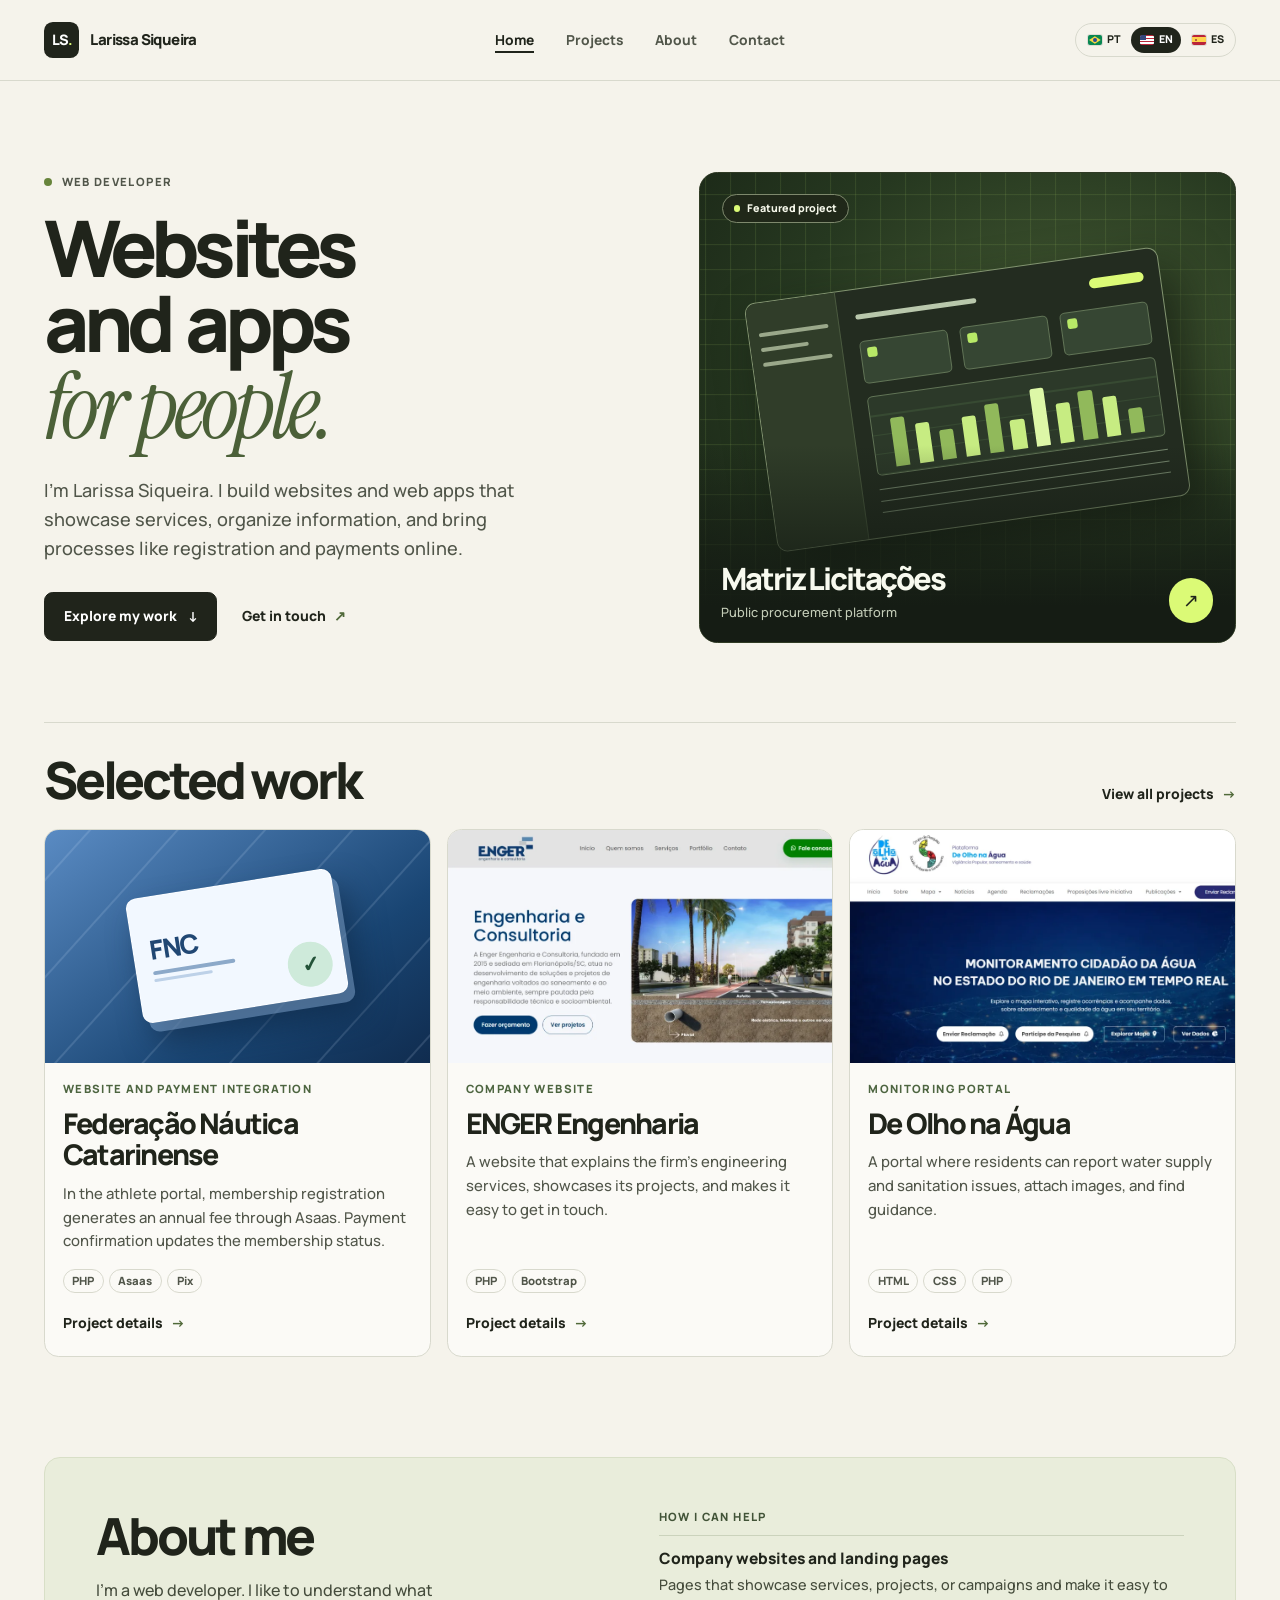
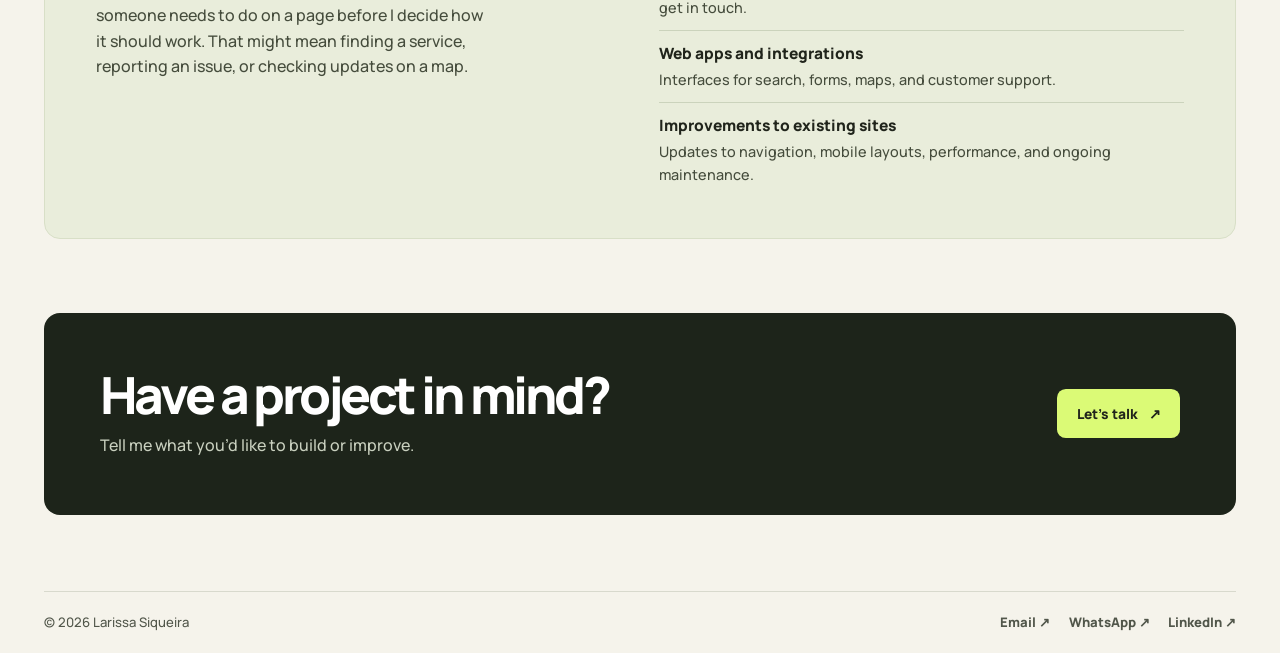
==== en/index.html @ 068fead7 "Atualiza portfólio e adiciona versões em inglês e espanhol" ====
<!doctype html>
<html lang="en">
<head>
  <meta charset="utf-8">
  <meta name="viewport" content="width=device-width, initial-scale=1">
  <meta name="google-site-verification" content="0zKNQRGImhDc21jaoIME84ivaAds6Zmp0TI___X3YVc">
  <meta name="description" content="Larissa Siqueira’s portfolio. Company websites, web applications, and integrations.">
  <meta name="theme-color" content="#f5f3eb">
  <title>Larissa Siqueira — Web Development</title>
  <link rel="alternate" hreflang="pt-BR" href="../index.html">
  <link rel="alternate" hreflang="en" href="../en/index.html">
  <link rel="alternate" hreflang="es" href="../es/index.html">
  <link rel="alternate" hreflang="x-default" href="../index.html">
  <link rel="icon" type="image/png" sizes="64x64" href="../assets/img/favicon.png">
  <link rel="preconnect" href="https://fonts.googleapis.com">
  <link rel="preconnect" href="https://fonts.gstatic.com" crossorigin>
  <link rel="stylesheet" href="https://fonts.googleapis.com/css2?family=Instrument+Serif:ital@1&amp;family=Manrope:wght@400..800&amp;display=swap">
  <link rel="stylesheet" href="../assets/css/main.css">
  <script src="../assets/js/script.js" defer></script>
</head>
<body>
  <a class="skip-link" href="#conteudo">Skip to content</a>
  <header class="site-header">
    <div class="topbar wrap">
      <a class="brand" href="index.html"><span class="brand-mark" aria-hidden="true">LS<span>.</span></span> Larissa Siqueira</a>
      <nav class="main-nav" aria-label="Main navigation">
        <a href="index.html" aria-current="page">Home</a>
        <a href="projetos.html">Projects</a>
        <a href="index.html#sobre">About</a>
        <a href="contato.html">Contact</a>
      </nav>
      <nav class="languages" aria-label="Site language">
        <a href="../index.html" hreflang="pt-BR" lang="pt-BR" aria-label="Português (Brasil)" title="Português (Brasil)"><span class="flag flag--pt" aria-hidden="true"></span><span aria-hidden="true">PT</span></a>
        <a href="../en/index.html" hreflang="en" lang="en" aria-label="English" title="English" aria-current="true"><span class="flag flag--en" aria-hidden="true"></span><span aria-hidden="true">EN</span></a>
        <a href="../es/index.html" hreflang="es" lang="es" aria-label="Español" title="Español"><span class="flag flag--es" aria-hidden="true"></span><span aria-hidden="true">ES</span></a>
      </nav>
    </div>
  </header>
  <main id="conteudo" tabindex="-1" class="page page--home">
  <section class="hero wrap" id="inicio">
    <div class="hero-copy">
      <p class="eyebrow role"><span aria-hidden="true"></span>Web developer</p>
      <h1>Websites and apps <em>for people.</em></h1>
      <p class="hero-intro">I’m Larissa Siqueira. I build websites and web apps that showcase services, organize information, and bring processes like registration and payments online.</p>
      <div class="hero-actions">
        <a class="button" href="#projetos">Explore my work <span aria-hidden="true">↓</span></a>
        <a class="text-link" href="contato.html">Get in touch <span aria-hidden="true">↗</span></a>
      </div>
    </div>
    <a class="hero-feature" href="projetos.html#matriz" aria-label="Explore the project · Matriz Licitações">
      <span class="feature-label"><span aria-hidden="true"></span>Featured project</span>
      <div class="project-image project-image--matriz" aria-hidden="true">
        <div class="matrix-window">
          <div class="matrix-side"><i></i><i></i><i></i><i></i></div>
          <div class="matrix-content">
            <div class="matrix-top"><i></i><i></i></div>
            <div class="matrix-tiles"><i></i><i></i><i></i></div>
            <div class="matrix-chart"><i></i><i></i><i></i><i></i><i></i><i></i><i></i><i></i><i></i><i></i><i></i></div>
            <div class="matrix-table"><i></i><i></i><i></i></div>
          </div>
        </div>
      </div>
      <span class="feature-caption">
        <span><span class="feature-name">Matriz Licitações</span><span class="feature-category">Public procurement platform</span></span>
        <span class="feature-arrow" aria-hidden="true">↗</span>
      </span>
    </a>
  </section>
  <section class="work-section wrap" id="projetos" aria-labelledby="work-title">
    <div class="section-heading">
      <h2 id="work-title">Selected work</h2>
      <a class="text-link" href="projetos.html">View all projects <span aria-hidden="true">→</span></a>
    </div>
    <div class="project-grid project-grid--home">
    <article id="fnc" class="project-card">
      <div class="project-image project-image--fnc" aria-hidden="true">
        <div class="payment-art"><span class="payment-mark">FNC</span><i></i><i></i><span class="payment-check">✓</span></div>
      </div>
      <div class="project-card-body">
        <p class="eyebrow">Website and payment integration</p>
        <h3>Federação Náutica Catarinense</h3>
        <p>In the athlete portal, membership registration generates an annual fee through Asaas. Payment confirmation updates the membership status.</p>
        <ul class="tags"><li>PHP</li><li>Asaas</li><li>Pix</li></ul>
        <a class="text-link" href="projetos.html#fnc">Project details <span aria-hidden="true">→</span><span class="sr-only"> · Federação Náutica Catarinense</span></a>
      </div>
    </article>
    <article id="enger" class="project-card">
      <div class="project-image project-image--enger">
        <img src="../assets/img/enger.webp" alt="" width="1100" height="552" loading="lazy" decoding="async">
      </div>
      <div class="project-card-body">
        <p class="eyebrow">Company website</p>
        <h3>ENGER Engenharia</h3>
        <p>A website that explains the firm’s engineering services, showcases its projects, and makes it easy to get in touch.</p>
        <ul class="tags"><li>PHP</li><li>Bootstrap</li></ul>
        <a class="text-link" href="projetos.html#enger">Project details <span aria-hidden="true">→</span><span class="sr-only"> · ENGER Engenharia</span></a>
      </div>
    </article>
    <article id="de-olho-na-agua" class="project-card">
      <div class="project-image project-image--de-olho-na-agua">
        <img src="../assets/img/de-olho-na-agua.webp" alt="" width="1100" height="541" loading="lazy" decoding="async">
      </div>
      <div class="project-card-body">
        <p class="eyebrow">Monitoring portal</p>
        <h3>De Olho na Água</h3>
        <p>A portal where residents can report water supply and sanitation issues, attach images, and find guidance.</p>
        <ul class="tags"><li>HTML</li><li>CSS</li><li>PHP</li></ul>
        <a class="text-link" href="projetos.html#de-olho-na-agua">Project details <span aria-hidden="true">→</span><span class="sr-only"> · De Olho na Água</span></a>
      </div>
    </article>
    </div>
  </section>
  <section class="about wrap" id="sobre" aria-labelledby="about-title">
    <div class="about-intro">
      <h2 id="about-title">About me</h2>
      <p>I’m a web developer. I like to understand what someone needs to do on a page before I decide how it should work. That might mean finding a service, reporting an issue, or checking updates on a map.</p>
    </div>
    <div id="servicos" class="services">
      <h3 class="eyebrow">How I can help</h3>
      <ul><li><h4>Company websites and landing pages</h4><p>Pages that showcase services, projects, or campaigns and make it easy to get in touch.</p></li><li><h4>Web apps and integrations</h4><p>Interfaces for search, forms, maps, and customer support.</p></li><li><h4>Improvements to existing sites</h4><p>Updates to navigation, mobile layouts, performance, and ongoing maintenance.</p></li></ul>
    </div>
  </section>
  <section class="callout wrap">
    <div><h2>Have a project in mind?</h2><p>Tell me what you’d like to build or improve.</p></div>
    <a class="button button--lime" href="contato.html">Let’s talk <span aria-hidden="true">↗</span></a>
  </section>
  </main>
  <footer class="site-footer wrap">
    <p>© 2026 Larissa Siqueira</p>
    <div class="footer-links">
      <a href="mailto:larissasiqueira38@gmail.com">Email <span aria-hidden="true">↗</span></a>
      <a href="https://wa.me/5548984243166?text=Hi%20Larissa!%20I%20saw%20your%20portfolio%20and%20would%20like%20to%20talk%20about%20a%20project." target="_blank" rel="noopener noreferrer">WhatsApp <span aria-hidden="true">↗</span></a>
      <a href="https://linkedin.com/in/larissa-siqueiraa/" target="_blank" rel="noopener noreferrer">LinkedIn <span aria-hidden="true">↗</span></a>
    </div>
  </footer>
</body>
</html>
---- assets/css/main.css ----
:root {
  color-scheme: light;
  --paper: #f5f3eb;
  --panel: #fbfaf6;
  --ink: #20241b;
  --muted: #51564a;
  --line: #d8d9cd;
  --lime: #dbfa76;
  --dark: #1d241a;
  --body-font: 'Manrope', 'Segoe UI', sans-serif;
  --accent-font: 'Instrument Serif', Georgia, serif;
}

*, *::before, *::after { box-sizing: border-box; }
html { scroll-behavior: smooth; }
body { margin: 0; background: var(--paper); color: var(--ink); font: 500 1rem/1.6 var(--body-font); }
a { color: inherit; text-decoration: none; }
button, input, textarea { font: inherit; }
img { display: block; max-width: 100%; }
h1, h2, h3, h4, p { margin: 0; }
:focus-visible { outline: 2px solid #496020; outline-offset: 4px; }
[id] { scroll-margin-top: 1.5rem; }

.wrap { width: min(100% - 5.5rem, 76rem); margin-inline: auto; }
.sr-only, .skip-link:not(:focus) {
  position: absolute; width: 1px; height: 1px; padding: 0; overflow: hidden; clip-path: inset(50%); white-space: nowrap;
}
.skip-link:focus { position: fixed; z-index: 2; top: 1rem; left: 1rem; padding: .6rem 1rem; background: var(--paper); }

.site-header { border-bottom: 1px solid var(--line); }
.topbar { min-height: 5rem; display: grid; grid-template-columns: 1fr auto 1fr; align-items: center; gap: 1.5rem; }
.brand { justify-self: start; display: inline-flex; align-items: center; gap: .7rem; font-size: .94rem; font-weight: 800; white-space: nowrap; letter-spacing: -.04em; }
.brand-mark { display: grid; grid-auto-flow: column; place-content: center; width: 2.2rem; aspect-ratio: 1; border-radius: .55rem; background: var(--ink); color: white; font-size: .9rem; letter-spacing: -.08em; }
.brand-mark span { color: var(--lime); }
.main-nav { display: flex; align-items: center; gap: clamp(.9rem, 2.5vw, 2rem); }
.main-nav a { padding-block: .45rem; color: var(--muted); font-size: .86rem; font-weight: 750; white-space: nowrap; }
.main-nav a:hover, .main-nav a[aria-current] { color: var(--ink); text-decoration: underline; text-underline-offset: .39rem; text-decoration-thickness: 2px; }
.languages { justify-self: end; display: flex; width: max-content; gap: 2px; padding: 3px; border: 1px solid var(--line); border-radius: 3rem; }
.languages a { display: flex; align-items: center; gap: .28rem; padding: .27rem .53rem; border-radius: 3rem; font-size: .67rem; font-weight: 800; }
.languages a:hover { background: #e9ecda; }
.languages a[aria-current] { background: var(--ink); color: #fff; }
.flag { position: relative; display: block; flex: 0 0 .91rem; width: .91rem; aspect-ratio: 1.48; overflow: hidden; border-radius: 2px; box-shadow: 0 0 0 1px #20241b1c; }
.flag::before, .flag::after { position: absolute; content: ''; }
.flag--pt { background: #078752; }
.flag--pt::before { inset: 13% 10%; background: #f9d641; clip-path: polygon(50% 0, 100% 50%, 50% 100%, 0 50%); }
.flag--pt::after { top: 31%; left: 37%; width: 26%; aspect-ratio: 1; border-radius: 50%; background: #254d97; }
.flag--en { background: repeating-linear-gradient(#bc273a 0 7.7%, #fff 7.7% 15.4%); }
.flag--en::before { inset: 0 53% 46% 0; background: #34477d; }
.flag--es { background: linear-gradient(#b9243a 0 25%, #ffd34d 25% 75%, #b9243a 75%); }
.flag--es::before { inset: 38% 64% 37% 24%; background: #a13b36; border-radius: 1px; }

.hero { display: grid; grid-template-columns: minmax(0, 1.1fr) minmax(0, 1fr); align-items: center; gap: clamp(2rem, 5vw, 5.2rem); padding-block: clamp(3.25rem, 7.1vw, 6.4rem) clamp(3.15rem, 6.2vw, 5.4rem); }
.eyebrow { font-size: .71rem; font-weight: 800; letter-spacing: .12em; line-height: 1.4; text-transform: uppercase; }
.role { display: flex; align-items: center; gap: .6rem; margin-bottom: 1.25rem; color: var(--muted); }
.role span, .feature-label span { width: .5rem; aspect-ratio: 1; border-radius: 50%; background: #67843b; }
h1 { font-size: clamp(2.85rem, 6.1vw, 6.05rem); font-weight: 800; letter-spacing: -.075em; word-spacing: .055em; line-height: .96; }
.hero h1 { text-wrap: balance; }
h1 em { display: block; color: #4b6038; font-family: var(--accent-font); font-size: 1.16em; font-weight: 400; line-height: 1.04; letter-spacing: -.052em; }
.hero-intro { max-width: 31rem; margin-top: 1.4rem; color: var(--muted); font-size: clamp(1rem, 1.45vw, 1.13rem); }
.hero-actions { display: flex; align-items: center; flex-wrap: wrap; gap: 1rem 1.55rem; margin-top: 1.8rem; }
.button { display: inline-flex; width: fit-content; min-height: 3.1rem; align-items: center; justify-content: center; gap: .7rem; padding: .65rem 1.16rem; border: 1px solid var(--ink); border-radius: .55rem; background: var(--ink); color: white; cursor: pointer; font-size: .86rem; font-weight: 800; text-align: center; }
.button:hover { background: #394432; border-color: #394432; }
.button:disabled { opacity: .68; cursor: wait; }
.button--lime { background: var(--lime); color: var(--ink); border-color: transparent; }
.button--lime:hover { background: #edfcae; border-color: transparent; }
.button--lime:focus-visible, .hero-feature:focus-visible { outline-color: #758c51; }
.text-link { display: inline-flex; align-items: baseline; gap: .5rem; width: fit-content; font-size: .87rem; font-weight: 800; line-height: 1.45; }
.text-link:hover, .footer-links a:hover { text-decoration: underline; text-underline-offset: .28rem; }
.text-link span[aria-hidden] { color: #506939; flex: none; }

.hero-feature { position: relative; isolation: isolate; display: grid; min-width: 0; min-height: 22.5rem; aspect-ratio: 1.14; overflow: hidden; border: 1px solid #303b25; border-radius: 1.15rem; background: var(--dark); color: #f8faef; }
.hero-feature::after { position: absolute; z-index: -1; inset: 58% 0 0; background: linear-gradient(transparent, #151c14 82%); content: ''; }
.hero-feature .project-image { position: absolute; z-index: -2; inset: 0; height: 100%; aspect-ratio: auto; }
.hero-feature .matrix-window { translate: 0 -.5rem; }
.feature-label { position: absolute; top: 1.3rem; left: 1.4rem; display: flex; align-items: center; gap: .45rem; width: fit-content; padding: .32rem .65rem; border: 1px solid #7e896d; border-radius: 2rem; background: #202819; color: #f4f6e9; font-size: .67rem; font-weight: 800; }
.feature-label span { width: .4rem; background: var(--lime); }
.feature-caption { align-self: end; display: flex; align-items: flex-end; justify-content: space-between; gap: .75rem; padding: 1.2rem 1.35rem; }
.feature-name, .feature-category { display: block; }
.feature-name { font-size: clamp(1.42rem, 2.4vw, 2rem); font-weight: 800; letter-spacing: -.07em; line-height: 1.16; }
.feature-category { margin-top: .35rem; color: #c4cdb8; font-size: .8rem; }
.feature-arrow { display: grid; place-items: center; flex: 0 0 2.8rem; aspect-ratio: 1; border-radius: 50%; background: var(--lime); color: var(--ink); font-size: 1.2rem; transition: background .2s, rotate .2s; }
.hero-feature:hover .feature-arrow { background: #f0ffae; rotate: 8deg; }

.project-image { position: relative; isolation: isolate; display: grid; place-items: center; width: 100%; aspect-ratio: 1.65; overflow: hidden; }
.project-image img { width: 100%; height: 100%; object-fit: cover; object-position: left top; }
.project-image--matriz {
  background:
    linear-gradient(0deg, #a9cf6822 1px, transparent 1px) center / 25px 25px,
    linear-gradient(90deg, #a9cf6822 1px, transparent 1px) center / 25px 25px,
    radial-gradient(ellipse at 70% 38%, #455b33, #263820 54%, #182315 100%);
}
.matrix-window {
  display: grid; grid-template-columns: 22% 1fr; width: 78%; max-width: 32rem; aspect-ratio: 1.66;
  overflow: hidden; border: 1px solid #829470; border-radius: .68rem; background: #232c20;
  box-shadow: 1rem 1.5rem 3rem #10160eb0; rotate: -8deg;
}
.matrix-side { display: grid; grid-auto-rows: .25rem; align-content: start; gap: .68rem; padding: .95rem .65rem; border-right: 1px solid #7b8d685e; background: #303d29; }
.matrix-side i { display: block; border-radius: 2rem; background: #9aa88a; }
.matrix-side i:first-child { width: 75%; margin-bottom: .36rem; background: #d9f58a; }
.matrix-side i:nth-child(3) { width: 68%; }
.matrix-content { display: grid; min-height: 0; grid-template-rows: .7fr 1.35fr 2.5fr 1fr; gap: 6%; padding: 5%; }
.matrix-top { display: flex; align-items: center; justify-content: space-between; }
.matrix-top i { width: 42%; height: 22%; border-radius: 2rem; background: #b9c8ac; }
.matrix-top i + i { width: 19%; height: 44%; background: var(--lime); }
.matrix-tiles { display: grid; grid-template-columns: repeat(3, 1fr); gap: 4%; }
.matrix-tiles i, .matrix-chart { min-height: 0; border: 1px solid #617456; border-radius: .32rem; background: #364633; }
.matrix-tiles i::before { position: absolute; display: block; width: .6rem; aspect-ratio: 1; margin: .4rem; border-radius: .15rem; background: #b8e967; content: ''; }
.matrix-chart { display: flex; align-items: flex-end; justify-content: space-around; padding: 2% 5%; background: repeating-linear-gradient(to top, #374a32 0 1px, #2c3929 1px 25%); }
.matrix-chart i { width: 5.5%; height: 38%; border-radius: .16rem .16rem 0 0; background: #91b95b; }
.matrix-chart i:nth-child(2n) { height: 60%; background: #c7ec82; }
.matrix-chart i:nth-child(3n) { height: 46%; }
.matrix-chart i:nth-child(4n + 1) { height: 74%; }
.matrix-chart i:nth-child(7n) { height: 87%; background: #ddf7a7; }
.matrix-table { display: grid; gap: .15rem; }
.matrix-table i { min-height: 1px; border-top: 1px solid #75866d; }
.project-image--fnc { background: repeating-linear-gradient(132deg, transparent 0 32px, #d6e8ff25 33px 34px, transparent 35px 65px), linear-gradient(145deg, #5a8bc3, #194573 66%, #102c4f); }
.payment-art { position: relative; display: grid; width: 54%; min-width: 7rem; aspect-ratio: 1.65; align-content: center; gap: .29rem; padding: .7rem 1rem; border: 1px solid #ffffffa0; border-radius: .65rem; background: #f2f8ff; color: #204773; box-shadow: .35rem .6rem 0 #92b6df70, .7rem 1.3rem 2rem #0f2945aa; rotate: -9deg; }
.payment-mark { width: fit-content; margin-bottom: .3rem; font-size: clamp(1rem, 2.7vw, 1.65rem); font-weight: 800; letter-spacing: -.05em; line-height: 1; }
.payment-art i { width: 48%; height: .2rem; border-radius: 2rem; background: #8ca9c9; }
.payment-art i + i { width: 34%; background: #bdd1e8; }
.payment-check { position: absolute; right: .65rem; bottom: .62rem; display: grid; place-items: center; width: 22%; aspect-ratio: 1; border-radius: 50%; background: #ceeada; color: #235338; font-size: clamp(.8rem, 2vw, 1.35rem); font-weight: 800; }

.work-section { padding-top: 1.85rem; border-top: 1px solid var(--line); }
.section-heading { display: flex; justify-content: space-between; align-items: baseline; gap: 1rem; margin-bottom: 1.37rem; }
.section-heading h2, .about h2, .callout h2 { font-size: clamp(1.8rem, 4.1vw, 3.2rem); letter-spacing: -.062em; font-weight: 800; line-height: 1.05; }
.project-grid { display: grid; grid-template-columns: repeat(3, minmax(0, 1fr)); gap: 1rem; }
.project-card { display: flex; min-width: 0; flex-direction: column; overflow: hidden; border: 1px solid var(--line); border-radius: .9rem; background: var(--panel); }
.project-card:target { border-color: #71854b; box-shadow: 0 0 0 2px #71854b; }
.project-card-body { display: flex; flex: 1; flex-direction: column; align-items: flex-start; gap: .69rem; padding: 1.15rem 1.12rem 1.24rem; }
.project-card-body .eyebrow { color: #4d6540; }
.project-card-body h2, .project-card-body h3 { font-size: clamp(1.25rem, 2.3vw, 1.78rem); font-weight: 800; line-height: 1.1; letter-spacing: -.062em; }
.project-card-body > p:not(.eyebrow) { color: var(--muted); font-size: .93rem; }
.tags { display: flex; flex-wrap: wrap; gap: .35rem; margin: 0; margin-top: auto; padding: .28rem 0 0; list-style: none; }
.tags li { padding: .14rem .52rem; border: 1px solid var(--line); border-radius: 1rem; color: var(--muted); font-size: .71rem; font-weight: 800; }
.project-card-body .text-link { margin-top: .35rem; padding: .18rem 0; }

.about { display: grid; grid-template-columns: .9fr 1fr; gap: clamp(2rem, 7vw, 7rem); margin-top: clamp(3rem, 7.8vw, 6.8rem); padding: clamp(1.35rem, 4vw, 3.3rem); border: 1px solid #d8dfc7; border-radius: 1rem; background: #e9eddb; }
.about-intro p { max-width: 39ch; margin-top: .95rem; color: #454c3c; }
.services > .eyebrow { margin-bottom: .65rem; color: #425438; }
.services ul { margin: 0; padding: 0; list-style: none; }
.services li { padding: .65rem 0; border-top: 1px solid #cbd3bc; }
.services li:last-child { padding-bottom: 0; }
.services h4 { font-size: .97rem; font-weight: 800; }
.services li p { margin-top: .14rem; color: #454c3c; font-size: .9rem; }
.callout { display: flex; align-items: center; justify-content: space-between; gap: 1.5rem; margin-top: clamp(2.75rem, 5.8vw, 4.85rem); padding: clamp(1.4rem, 4.35vw, 3.7rem); border-radius: 1rem; background: var(--dark); color: white; }
.callout p { margin-top: .7rem; color: #c9d0bf; }
.callout .button { flex-shrink: 0; }
.site-footer { display: flex; flex-wrap: wrap; justify-content: space-between; align-items: baseline; gap: .65rem 1.2rem; margin-top: clamp(2.8rem, 6vw, 5rem); padding-block: 1.25rem; border-top: 1px solid var(--line); color: var(--muted); font-size: .82rem; }
.footer-links { display: flex; flex-wrap: wrap; gap: .65rem 1.15rem; font-weight: 800; }
.footer-links a { white-space: nowrap; }

.page-heading { padding-block: clamp(2.8rem, 6.5vw, 5.75rem) clamp(1.7rem, 4vw, 3.3rem); }
.page-heading h1 em { display: inline; }
.page-heading p { max-width: 53ch; margin-top: .95rem; color: var(--muted); font-size: clamp(1rem, 1.6vw, 1.2rem); }
.featured-project { display: grid; grid-template-columns: minmax(0, 1.25fr) minmax(0, 1fr); margin-bottom: 1rem; }
.featured-project .project-image { aspect-ratio: auto; min-height: clamp(15rem, 31vw, 26rem); }
.featured-project .matrix-window { width: 71%; }
.featured-project .project-card-body { justify-content: center; padding: clamp(1.2rem, 3.7vw, 3rem); }
.featured-project h2 { font-size: clamp(1.65rem, 4.05vw, 3.35rem); }
.featured-project .tags { margin-top: .35rem; }

.contact-grid { display: grid; grid-template-columns: minmax(0, 1.48fr) minmax(0, 1fr); align-items: start; gap: 1rem; }
.contact-form-panel, .contact-direct { padding: clamp(1.15rem, 3.5vw, 2.55rem); border: 1px solid var(--line); border-radius: 1rem; background: var(--panel); }
.contact-form-panel h2, .contact-direct h2 { font-size: clamp(1.32rem, 2.6vw, 1.95rem); font-weight: 800; line-height: 1.1; letter-spacing: -.06em; }
.form-fields { display: grid; grid-template-columns: repeat(2, minmax(0, 1fr)); gap: 1rem; margin: 1.25rem 0; }
.form-field { display: grid; gap: .33rem; }
.form-field--wide { grid-column: 1 / -1; }
.form-field label { font-weight: 800; font-size: .86rem; }
.form-field label span { color: var(--muted); font-size: .77rem; font-weight: 500; }
.form-field input, .form-field textarea { width: 100%; min-height: 2.9rem; padding: .68rem .76rem; border: 1px solid #bdc1b3; border-radius: .48rem; background: #fff; color: var(--ink); font-size: max(1rem, 16px); }
.form-field textarea { resize: vertical; }
.form-field ::placeholder { color: #64685f; opacity: 1; }
.form-status:not(:empty) { margin-top: .85rem; padding: .65rem .8rem; border-radius: .4rem; background: #e8efd8; color: #35462d; font-size: .9rem; }
.form-status[data-state='error'] { background: #f8e9e6; color: #892d24; }
.contact-direct { border-color: #d8dfc7; background: #e9eddb; }
.contact-direct ul { margin: 1rem 0 0; padding: 0; list-style: none; }
.contact-direct li { border-top: 1px solid #cbd3bc; }
.contact-direct a { display: flex; justify-content: space-between; gap: .6rem; padding: .68rem 0; font-weight: 800; }
.contact-direct a:hover { text-decoration: underline; text-underline-offset: .26rem; }
.contact-direct small { display: block; color: var(--muted); font-size: .8rem; font-weight: 500; overflow-wrap: anywhere; }

@media (max-width: 900px) {
  .wrap { width: min(100% - 3rem, 76rem); }
  .topbar { gap: .85rem; }
  .hero { gap: 1.6rem; }
  .hero-feature { min-height: 18rem; }
  .feature-label { top: 1rem; left: 1rem; }
  .feature-caption { padding: .95rem; }
  .project-card-body { padding-inline: .9rem; }
}

@media (max-width: 700px) {
  .wrap { width: calc(100% - 2rem); }
  .topbar { min-height: auto; grid-template-columns: 1fr auto; gap: .45rem .5rem; padding-top: .85rem; }
  .main-nav { grid-column: 1 / -1; grid-row: 2; justify-content: space-between; gap: .45rem; }
  .main-nav a { padding: .48rem 0 .66rem; }
  .languages a { padding-inline: .33rem; }
  .hero { grid-template-columns: 1fr; padding-block: 2.3rem 2.4rem; }
  .hero h1 { font-size: clamp(2.75rem, 10vw, 4.6rem); text-wrap: initial; }
  .hero-feature { min-height: 0; aspect-ratio: 1.34; }
  .hero-feature .matrix-window { width: 68%; }
  .role { margin-bottom: .8rem; }
  .hero-intro { margin-top: .9rem; }
  .hero-actions { margin-top: 1.1rem; }
  .section-heading { align-items: flex-start; }
  .section-heading h2 { font-size: clamp(1.7rem, 6vw, 2.3rem); }
  .section-heading .text-link { flex: 0 0 auto; max-width: 40%; text-align: right; }
  .project-grid { grid-template-columns: repeat(2, minmax(0, 1fr)); }
  .about, .contact-grid { grid-template-columns: 1fr; }
  .about { gap: 1.25rem; }
  .about-intro p { max-width: none; }
  .callout { align-items: flex-start; flex-direction: column; }
  .featured-project { grid-template-columns: 1fr; }
  .featured-project .project-image { min-height: 0; aspect-ratio: 1.6; }
  .featured-project .matrix-window { width: 68%; }
}

@media (max-width: 475px) {
  .project-grid, .form-fields { grid-template-columns: 1fr; }
  .project-card-body { padding-inline: 1rem; }
  .project-image { aspect-ratio: 1.8; }
  .section-heading { flex-direction: column; gap: .55rem; }
  .section-heading .text-link { max-width: none; text-align: left; }
  .feature-arrow { flex-basis: 2.25rem; }
  .brand { gap: .42rem; font-size: .84rem; }
  .brand-mark { width: 1.9rem; }
  .languages a { gap: .17rem; }
}

@media (prefers-reduced-motion: reduce) {
  html { scroll-behavior: auto; }
  .feature-arrow { transition: none; }
}
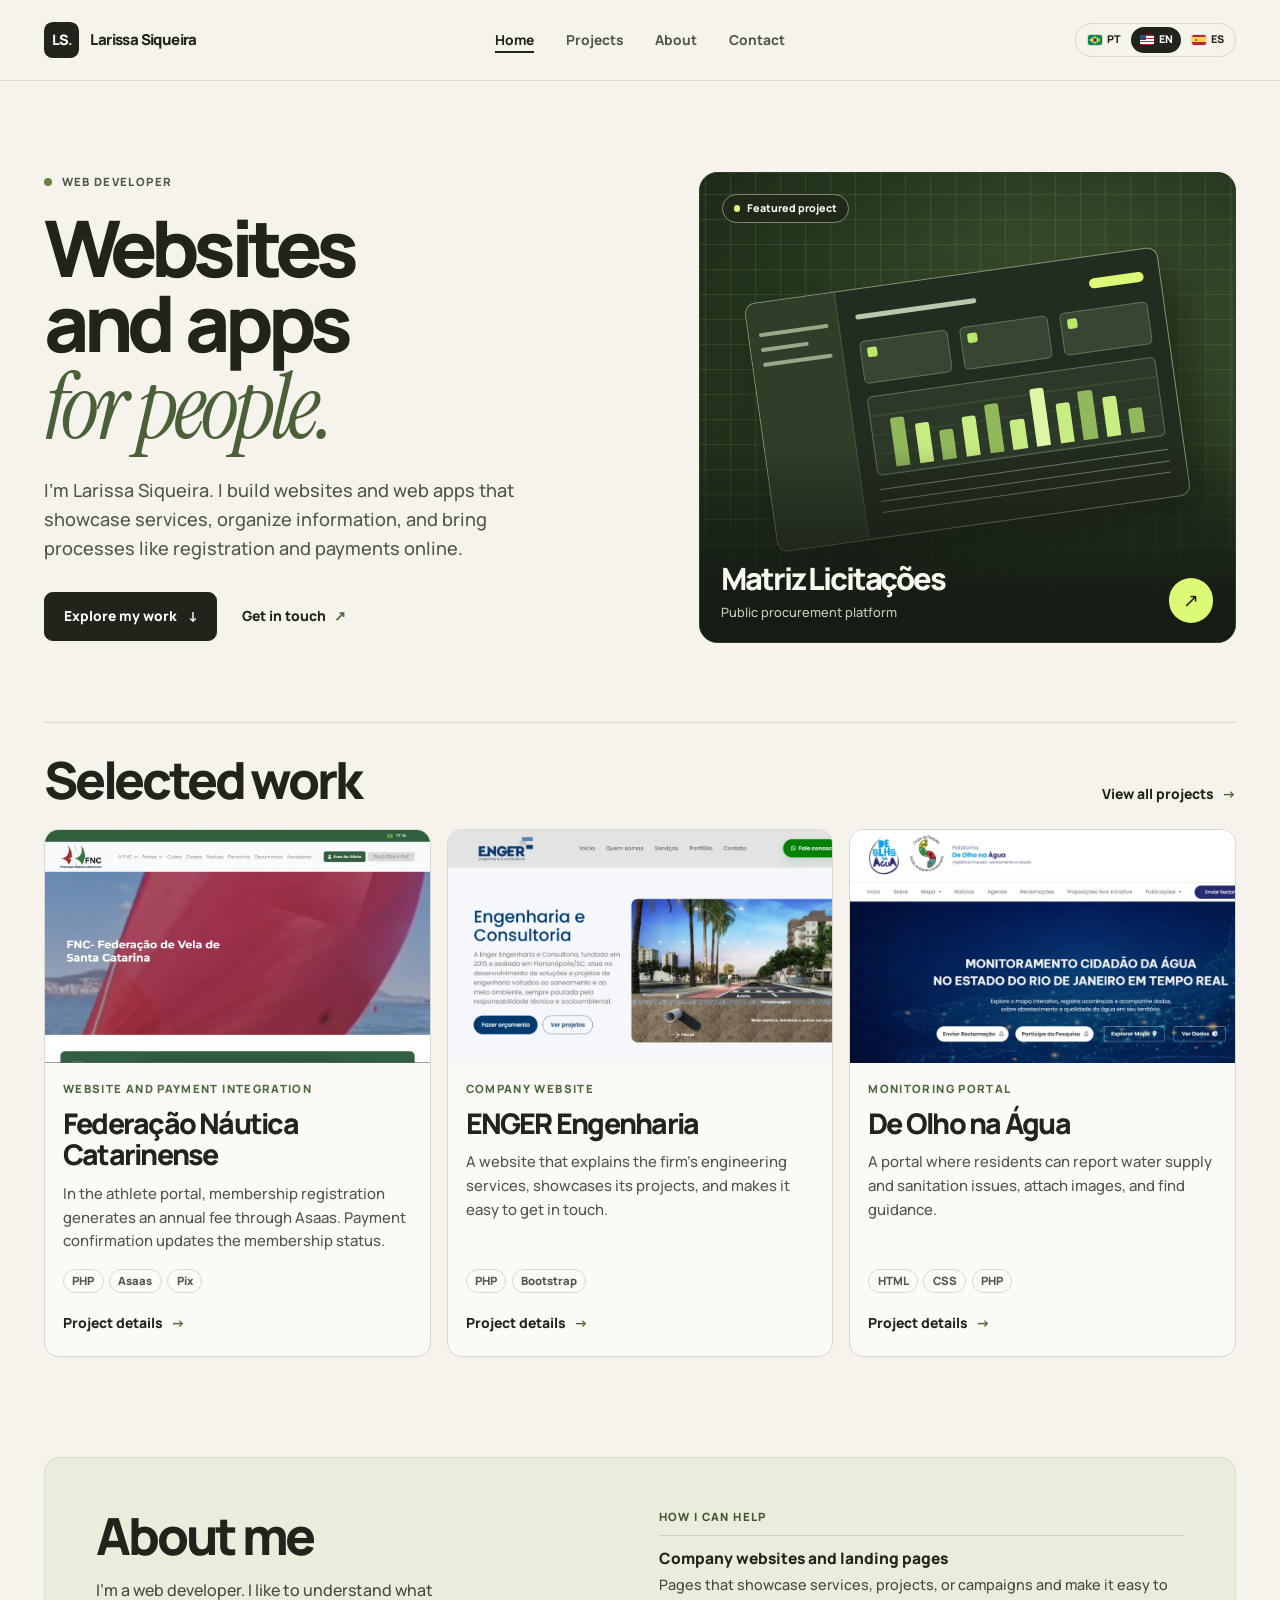
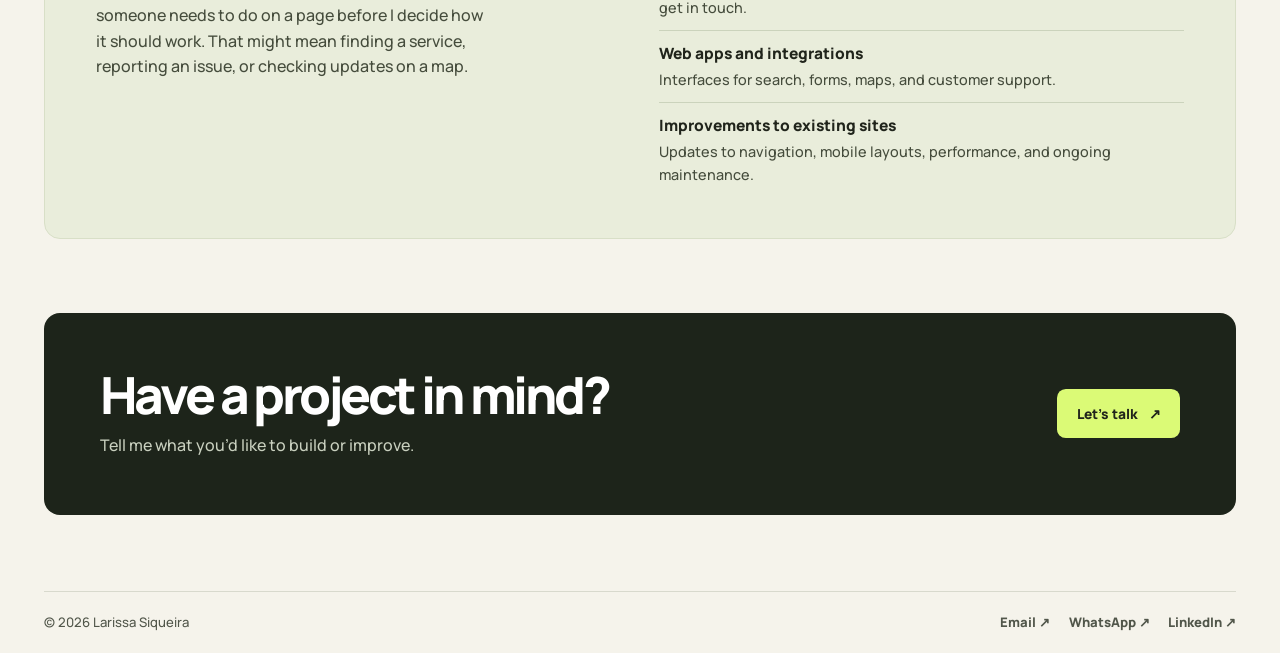
==== commit 3bc65680: "Atualiza a capa do projeto da FNC" ====
--- a/en/index.html
+++ b/en/index.html
@@ -73,8 +73,8 @@
     </div>
     <div class="project-grid project-grid--home">
     <article id="fnc" class="project-card">
-      <div class="project-image project-image--fnc" aria-hidden="true">
-        <div class="payment-art"><span class="payment-mark">FNC</span><i></i><i></i><span class="payment-check">✓</span></div>
+      <div class="project-image project-image--fnc">
+        <img src="../assets/img/fnc.webp" alt="" width="1320" height="665" loading="lazy" decoding="async">
       </div>
       <div class="project-card-body">
         <p class="eyebrow">Website and payment integration</p>
--- a/assets/css/main.css
+++ b/assets/css/main.css
@@ -113,12 +113,7 @@
 .matrix-chart i:nth-child(7n) { height: 87%; background: #ddf7a7; }
 .matrix-table { display: grid; gap: .15rem; }
 .matrix-table i { min-height: 1px; border-top: 1px solid #75866d; }
-.project-image--fnc { background: repeating-linear-gradient(132deg, transparent 0 32px, #d6e8ff25 33px 34px, transparent 35px 65px), linear-gradient(145deg, #5a8bc3, #194573 66%, #102c4f); }
-.payment-art { position: relative; display: grid; width: 54%; min-width: 7rem; aspect-ratio: 1.65; align-content: center; gap: .29rem; padding: .7rem 1rem; border: 1px solid #ffffffa0; border-radius: .65rem; background: #f2f8ff; color: #204773; box-shadow: .35rem .6rem 0 #92b6df70, .7rem 1.3rem 2rem #0f2945aa; rotate: -9deg; }
-.payment-mark { width: fit-content; margin-bottom: .3rem; font-size: clamp(1rem, 2.7vw, 1.65rem); font-weight: 800; letter-spacing: -.05em; line-height: 1; }
-.payment-art i { width: 48%; height: .2rem; border-radius: 2rem; background: #8ca9c9; }
-.payment-art i + i { width: 34%; background: #bdd1e8; }
-.payment-check { position: absolute; right: .65rem; bottom: .62rem; display: grid; place-items: center; width: 22%; aspect-ratio: 1; border-radius: 50%; background: #ceeada; color: #235338; font-size: clamp(.8rem, 2vw, 1.35rem); font-weight: 800; }
+.project-image--fnc img { object-position: center top; }
 
 .work-section { padding-top: 1.85rem; border-top: 1px solid var(--line); }
 .section-heading { display: flex; justify-content: space-between; align-items: baseline; gap: 1rem; margin-bottom: 1.37rem; }
